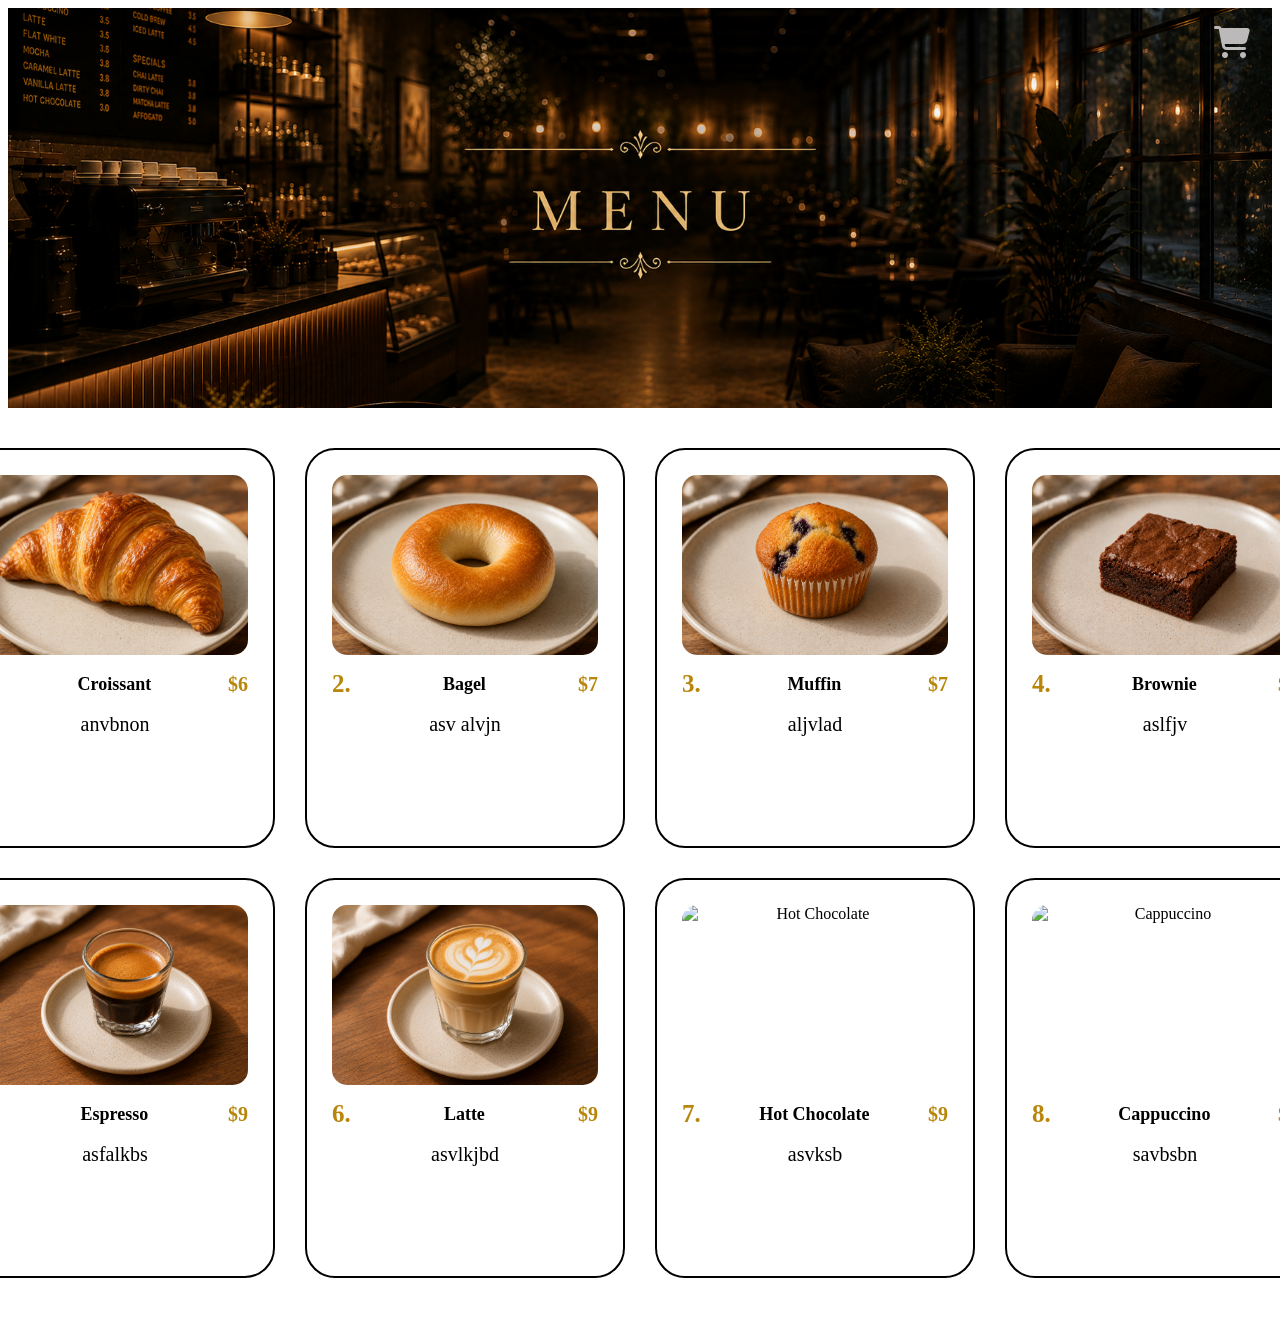
==== order.html @ afedae59 "Jul 23, 2026, 10:23 AM" ====
<!DOCTYPE html>
<html>
<head>
<link rel="stylesheet" href="style.css">
<link rel="stylesheet" href="https://cdnjs.cloudflare.com/ajax/libs/font-awesome/6.5.1/css/all.min.css">
<title>Cafe Menu</title>
</head>
<body>

    <img src="Images/CafeBanner.png" alt="Cafe Banner" class="CafeBanner">

    <div class="menuGrid">
        <div class="menuCard">
            <img src="Images/croissant.png" alt="Croissant" class="menuImage">
            <div class="menuRow">
                <span class="menuNumber">1.</span>
                <span class="menuName">Croissant</span>
                <span class="menuPrice">$6</span>
            </div>
        <div class="menuText">anvbnon</div>
    </div>

    <div class="menuCard">
        <img src="Images/bagel.png" alt="Bagel" class="menuImage">
            <div class="menuRow">
                <span class="menuNumber">2.</span>
                <span class="menuName">Bagel</span>
                <span class="menuPrice">$7</span>
            </div>
        <div class="menuText">asv alvjn</div>
    </div>

    <div class="menuCard">
        <img src="Images/muffin.png" alt="Muffin" class="menuImage">
            <div class="menuRow">
                <span class="menuNumber">3.</span>
                <span class="menuName">Muffin</span>
                <span class="menuPrice">$7</span>
            </div>
        <div class="menuText">aljvlad</div>
    </div>

    <div class="menuCard">
        <img src="Images/Brownie.png" alt="Brownie" class="menuImage">
            <div class="menuRow">
                <span class="menuNumber">4.</span>
                <span class="menuName">Brownie</span>
                <span class="menuPrice">$4</span>
            </div>
        <div class="menuText">aslfjv</div>
    </div>

    <div class="menuCard">
        <img src="Images/Espresso.png" alt="Espresso" class="menuImage">
            <div class="menuRow">
                <span class="menuNumber">5.</span>
                <span class="menuName">Espresso</span>
                <span class="menuPrice">$9</span>
            </div>
        <div class="menuText">asfalkbs</div>
    </div>

    <div class="menuCard">
        <img src="Images/Latte.png" alt="Latte" class="menuImage">
            <div class="menuRow">
                <span class="menuNumber">6.</span>
                <span class="menuName">Latte</span>
                <span class="menuPrice">$9</span>
            </div>
        <div class="menuText">asvlkjbd</div>
    </div>

    <div class="menuCard">
        <img src="Images/Hotchocolate.png" alt="Hot Chocolate" class="menuImage">
            <div class="menuRow">
                <span class="menuNumber">7.</span>
                <span class="menuName">Hot Chocolate</span>
                <span class="menuPrice">$9</span>
            </div>
        <div class="menuText">asvksb</div>
    </div>

    <div class="menuCard">
        <img src="Images/cappuccino.png" alt="Cappuccino" class="menuImage">
            <div class="menuRow">
                <span class="menuNumber">8.</span>
                <span class="menuName">Cappuccino</span>
                <span class="menuPrice">$9</span>
            </div>
        <div class="menuText">savbsbn</div>
    </div>

</div>

    <button id="cartIcon" onclick="toggleCart()">
        <i class="fa-solid fa-cart-shopping"></i>
    </button>

    <div id="orderSidebar" class="hidden">
        <div id="orderPage">
            <div id="spaceForJavaScriptOutput"></div>

            <form onsubmit="return false;">
                <label for="nameField">Name:</label>
                <input type="text" id="nameField" name="formName" placeholder="Name"> 
                <br>
                <label for="itemField">Item:</label>
                <input type="text" id="itemField" placeholder="1-8">
                <input type="submit" value="Add Item" onClick="addItem()">
                <br>
                <label for="moneyField">Payment:</label>
                <input type="text" id="moneyField" name="formMoney" placeholder="$$$"> 
            </form>

            <form onsubmit="return false;">
                <input type="submit" value="Complete Order" onClick="goToReceipt()">
                <input type="submit" value="Restart Order" onClick="restartOrder()">
            </form>

            <div id="cartSummary"></div>
        </div>
    </div>

<script src="script.js"></script>
</body>
</html>
---- style.css ----
.CafeNew {
  width: 100%;
  height: 929px;
  object-fit: cover;
  display: block;
}

.order {
  position: absolute;
  top: 360px;
  left: 480px;
  padding: 20px 37px;
  border: 1px solid white;
  color: rgb(255, 255, 255);
  text-decoration: none;
  font-family: "Lora", serif;
  font-size: 20px;
  overflow: hidden;
  z-index: 1;
  border-radius: 7.5px;
  transition: transform 0.5s ease;
}

.order::before {
  content: "";
  position: absolute;
  top: 0;
  left: -100%;
  width: 100%;
  height: 100%;
  background-color: rgb(255, 255, 255);
  transition: left 0.3s ease;
  z-index: -1;
}

.order:hover {
  color: black;
  transform: scale(1.1);
}

.order:hover::before {
  left: 0;
}

.Front {
  position: relative;
  width: 100%;
}

.hidden {
  display: none;
}

#cartIcon {
    position: fixed;
    top: 15px;
    right: 15px;
    padding: 10px 15px;
    font-size: 32px;
    cursor: pointer;
    z-index: 10;
    border: none;
    background: none;
}

#cartIcon i {
    font-size: 32px;
    color: rgb(187, 185, 185);
}

#cartIcon i.active {
    color: black;
}

#orderSidebar {
    position: fixed;
    top: 0;
    right: 0;
    width: 25%;
    height: 100%;
    background-color: white;
    box-shadow: -2px 0 8px rgba(0,0,0,0.3);
    padding: 20px;
    box-sizing: border-box;
    overflow-y: auto;
    z-index: 9;
}

.CafeBanner {
  width: 100%;
  height: 400px;
  object-fit: cover;
  display: block;
}

#cartSummary {
    text-align: center;
}

.menuGrid {
  display: grid;
  grid-template-columns: repeat(4, 1fr);
  justify-content: center;
  gap: 30px;
  padding: 40px;
  max-width: 1400px;
  margin: 0 auto;
}

.menuCard {
    width: 320px;
    height: 400px;
    border: 2px solid black;
    border-radius: 30px;
    padding: 25px;
    text-align: center;
    box-sizing: border-box;
}

.menuImage {
    width: 100%;
    height: 180px;
    object-fit: cover;
    border-radius: 15px;
    display: block;
    margin-bottom: 15px;
}

.menuRow {
    display: flex;
    justify-content: space-between;
    align-items: center;
    font-weight: bold;
    margin-bottom: 15px;
}

.menuNumber {
    font-size: 25px;
    color: #B8860B;
}

.menuName {
    font-size: 18px;
}

.menuPrice {
    font-size: 20px;
    color: #B8860B;
}

.menuText {
    font-size: 20px;
}
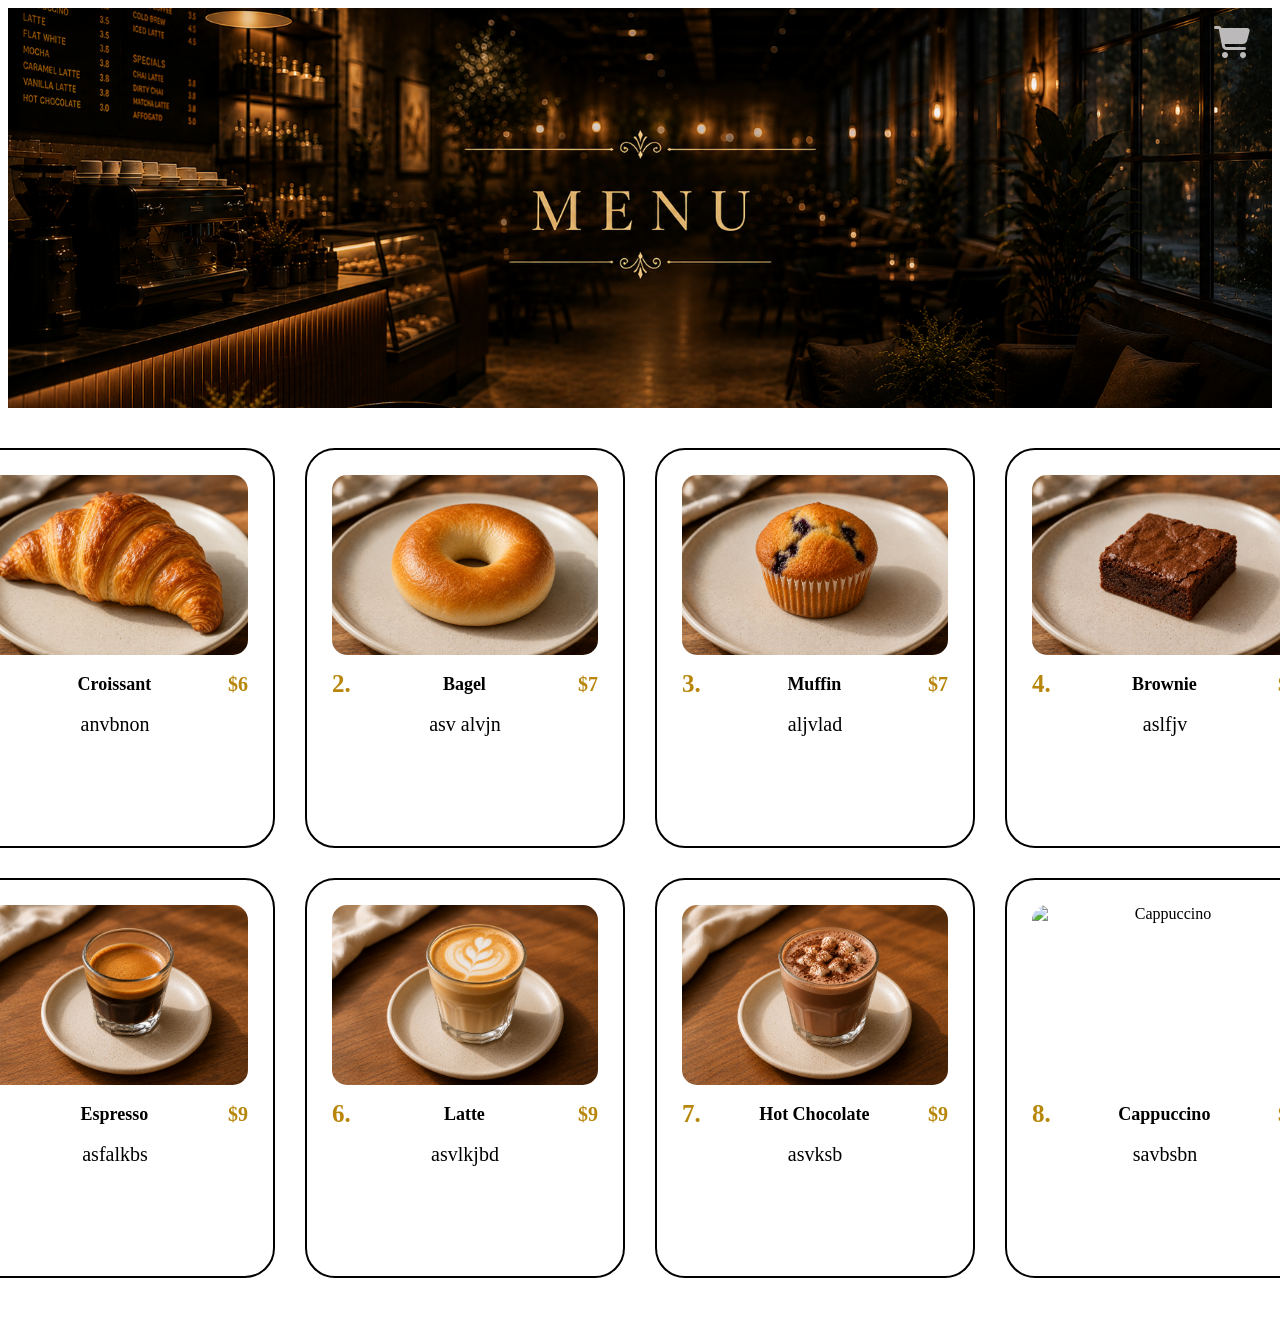
==== commit 9e974ec1: "Jul 23, 2026, 10:24 AM" ====
--- a/order.html
+++ b/order.html
@@ -71,7 +71,7 @@
     </div>
 
     <div class="menuCard">
-        <img src="Images/Hotchocolate.png" alt="Hot Chocolate" class="menuImage">
+        <img src="Images/Hot Chocolate.png" alt="Hot Chocolate" class="menuImage">
             <div class="menuRow">
                 <span class="menuNumber">7.</span>
                 <span class="menuName">Hot Chocolate</span>
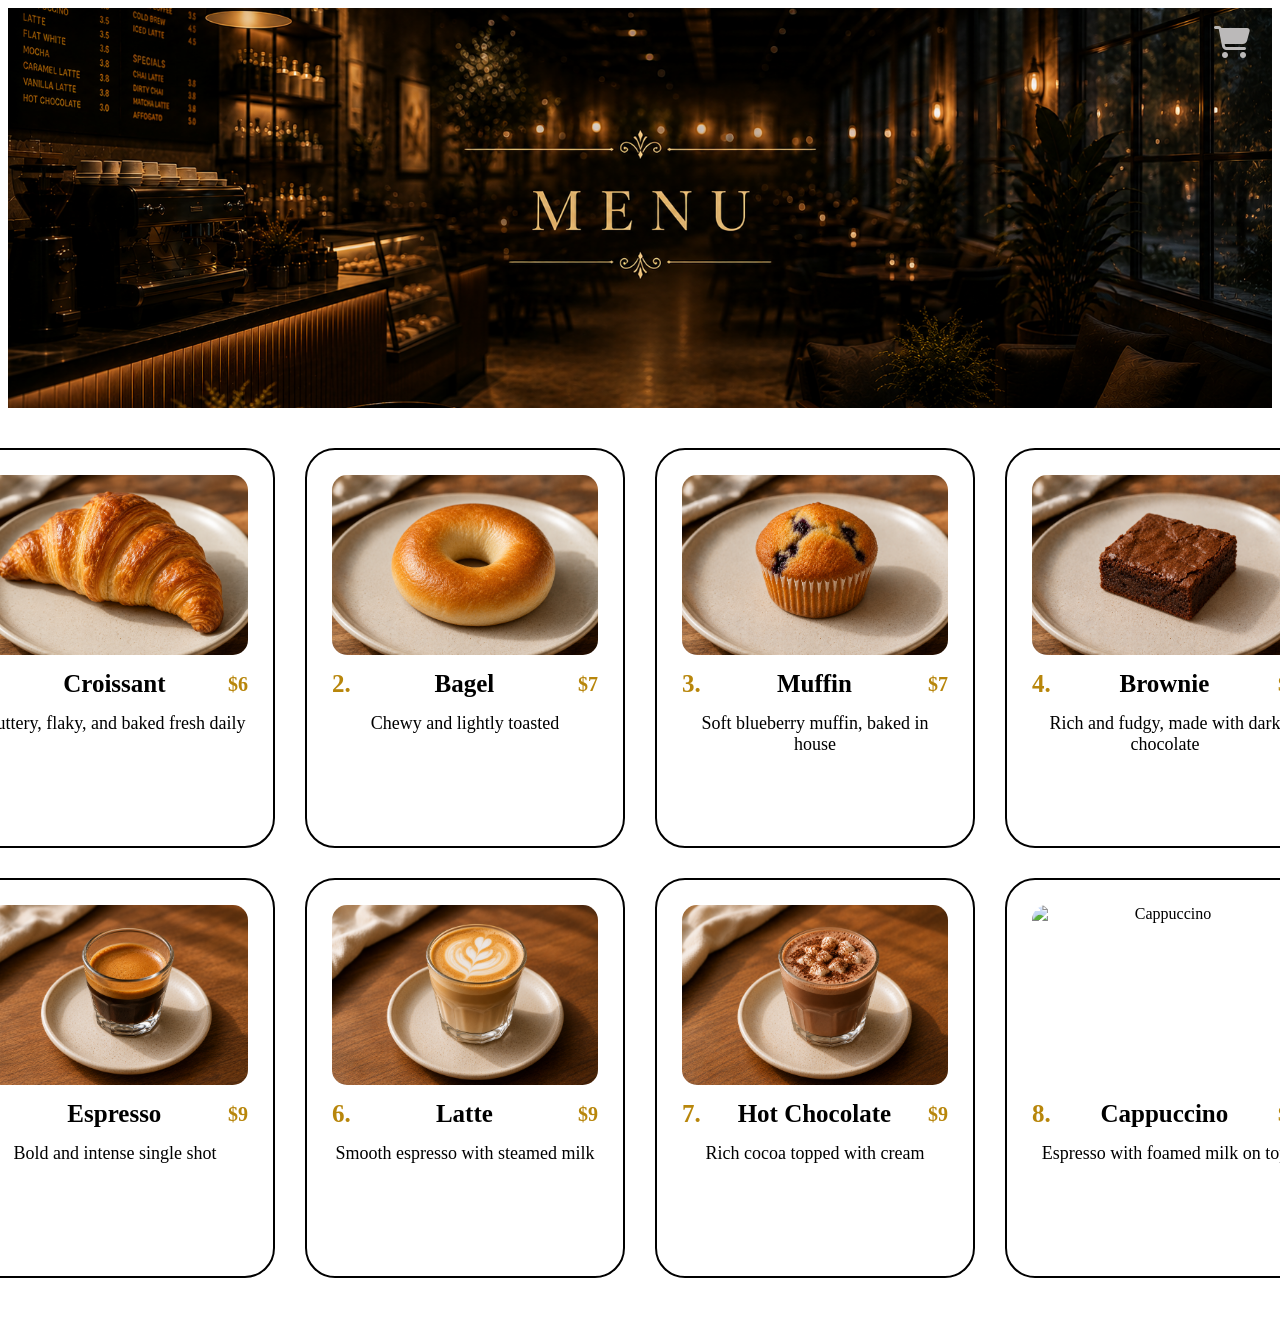
==== commit 2cb2f519: "Jul 23, 2026, 10:29 AM" ====
--- a/order.html
+++ b/order.html
@@ -17,7 +17,7 @@
                 <span class="menuName">Croissant</span>
                 <span class="menuPrice">$6</span>
             </div>
-        <div class="menuText">anvbnon</div>
+        <div class="menuText">Buttery, flaky, and baked fresh daily</div>
     </div>
 
     <div class="menuCard">
@@ -27,7 +27,7 @@
                 <span class="menuName">Bagel</span>
                 <span class="menuPrice">$7</span>
             </div>
-        <div class="menuText">asv alvjn</div>
+        <div class="menuText">Chewy and lightly toasted</div>
     </div>
 
     <div class="menuCard">
@@ -37,7 +37,7 @@
                 <span class="menuName">Muffin</span>
                 <span class="menuPrice">$7</span>
             </div>
-        <div class="menuText">aljvlad</div>
+        <div class="menuText">Soft blueberry muffin, baked in house</div>
     </div>
 
     <div class="menuCard">
@@ -47,7 +47,7 @@
                 <span class="menuName">Brownie</span>
                 <span class="menuPrice">$4</span>
             </div>
-        <div class="menuText">aslfjv</div>
+        <div class="menuText">Rich and fudgy, made with dark chocolate</div>
     </div>
 
     <div class="menuCard">
@@ -57,7 +57,7 @@
                 <span class="menuName">Espresso</span>
                 <span class="menuPrice">$9</span>
             </div>
-        <div class="menuText">asfalkbs</div>
+        <div class="menuText">Bold and intense single shot</div>
     </div>
 
     <div class="menuCard">
@@ -67,7 +67,7 @@
                 <span class="menuName">Latte</span>
                 <span class="menuPrice">$9</span>
             </div>
-        <div class="menuText">asvlkjbd</div>
+        <div class="menuText">Smooth espresso with steamed milk</div>
     </div>
 
     <div class="menuCard">
@@ -77,7 +77,7 @@
                 <span class="menuName">Hot Chocolate</span>
                 <span class="menuPrice">$9</span>
             </div>
-        <div class="menuText">asvksb</div>
+        <div class="menuText">Rich cocoa topped with cream</div>
     </div>
 
     <div class="menuCard">
@@ -87,7 +87,7 @@
                 <span class="menuName">Cappuccino</span>
                 <span class="menuPrice">$9</span>
             </div>
-        <div class="menuText">savbsbn</div>
+        <div class="menuText">Espresso with foamed milk on top</div>
     </div>
 
 </div>
--- a/style.css
+++ b/style.css
@@ -140,7 +140,7 @@
 }
 
 .menuName {
-    font-size: 18px;
+    font-size: 25px;
 }
 
 .menuPrice {
@@ -149,5 +149,5 @@
 }
 
 .menuText {
-    font-size: 20px;
+    font-size: 18px;
 }
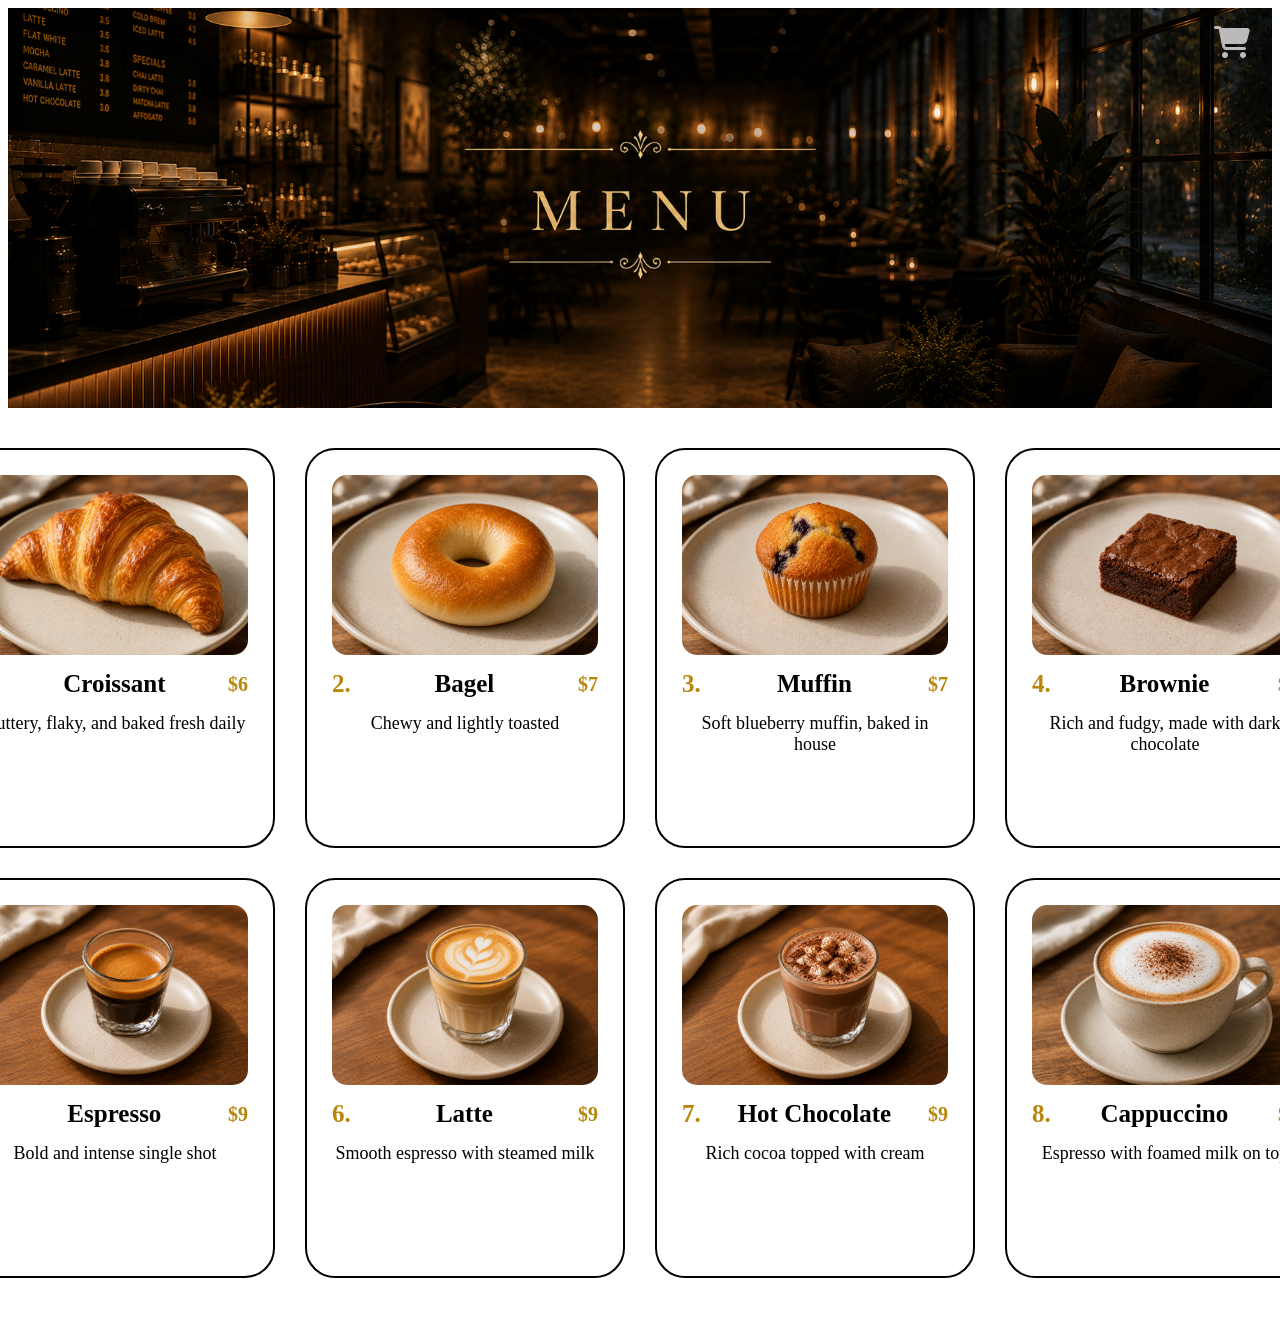
==== commit 436f82a6: "Jul 23, 2026, 11:08 AM" ====
--- a/order.html
+++ b/order.html
@@ -81,7 +81,7 @@
     </div>
 
     <div class="menuCard">
-        <img src="Images/cappuccino.png" alt="Cappuccino" class="menuImage">
+        <img src="Images/Cappuccino.png" alt="Cappuccino" class="menuImage">
             <div class="menuRow">
                 <span class="menuNumber">8.</span>
                 <span class="menuName">Cappuccino</span>
